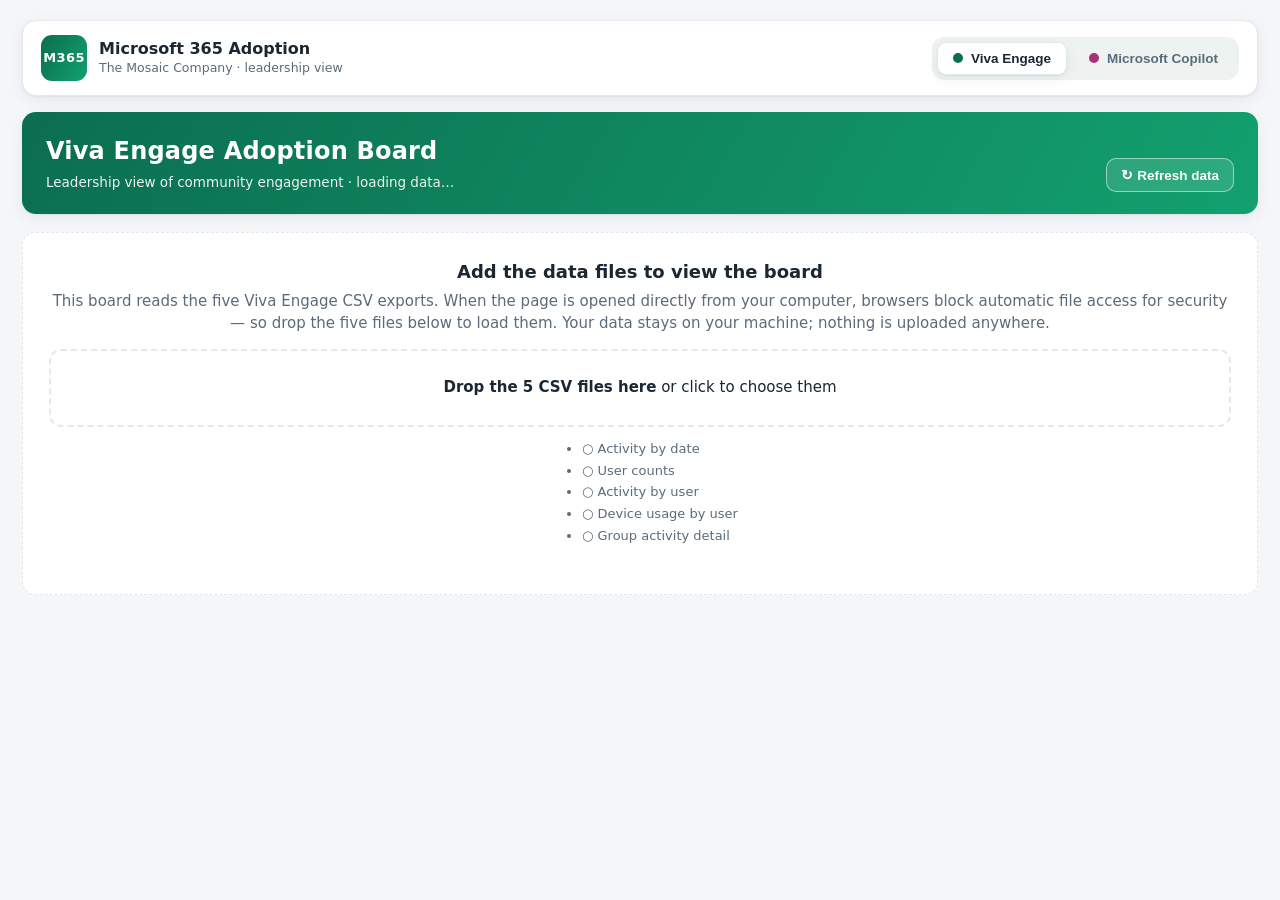
==== M365_Adoption_Dashboard.html @ 02446c2e "initial commit" ====
<!DOCTYPE html>
<html lang="en" dir="ltr">
<head>
<meta charset="utf-8">
<meta name="viewport" content="width=device-width, initial-scale=1">
<meta name="color-scheme" content="light dark">
<title>Microsoft 365 Adoption Board</title>
<link rel="stylesheet" href="assets/dashboard.css">
</head>
<body>
<div class="wrap">

  <!-- GLOBAL APP BAR + PRODUCT SWITCHER -->
  <div class="appbar">
    <div class="appbar-brand">
      <span class="appbar-mark" aria-hidden="true">M365</span>
      <div>
        <div class="appbar-title">Microsoft 365 Adoption</div>
        <div class="appbar-sub">The Mosaic Company &middot; leadership view</div>
      </div>
    </div>
    <div class="switcher" id="productSwitch" role="tablist" aria-label="Choose a Microsoft 365 app">
      <button role="tab" data-product="viva" aria-selected="true">
        <span class="sw-dot viva" aria-hidden="true"></span> Viva Engage
      </button>
      <button role="tab" data-product="copilot" aria-selected="false">
        <span class="sw-dot copilot" aria-hidden="true"></span> Microsoft Copilot
      </button>
    </div>
  </div>

  <!-- ================= VIVA ENGAGE ================= -->
  <div id="viva-app" class="product-pane">

    <header class="app">
      <div class="titles">
        <h1>Viva Engage Adoption Board</h1>
        <p id="subtitle">Leadership view of community engagement &middot; loading data&hellip;</p>
      </div>
      <div class="meta-pills" id="metaPills"></div>
      <button class="btn" id="reloadBtn" title="Re-read the CSV files from this folder">&#x21bb; Refresh data</button>
    </header>

    <!-- LOADING / FALLBACK -->
    <div id="status">
      <div class="loadbox" id="loadingBox">
        <div class="spinner"></div>
        <h2>Loading adoption data&hellip;</h2>
        <p class="muted">Reading the five Viva Engage reports from this folder.</p>
      </div>

      <div class="loadbox hidden" id="fallbackBox">
        <h2>Add the data files to view the board</h2>
        <p>This board reads the five Viva Engage CSV exports. When the page is opened directly from your
           computer, browsers block automatic file access for security — so drop the five files below to
           load them. Your data stays on your machine; nothing is uploaded anywhere.</p>
        <div class="drop" id="dropZone">
          <strong>Drop the 5 CSV files here</strong> or click to choose them
          <input type="file" id="fileInput" accept=".csv" multiple class="hidden">
        </div>
        <ul class="filechecklist" id="fileChecklist"></ul>
        <p class="err" id="fallbackErr"></p>
      </div>
    </div>

    <!-- DASHBOARD -->
    <div id="dash" class="hidden">
      <nav class="tabs" id="tabs" role="tablist">
        <button role="tab" data-tab="overview" aria-selected="true">Overview</button>
        <button role="tab" data-tab="trends" aria-selected="false">Trends</button>
        <button role="tab" data-tab="communities" aria-selected="false">Communities</button>
        <button role="tab" data-tab="contributors" aria-selected="false">People</button>
        <button role="tab" data-tab="devices" aria-selected="false">Devices</button>
      </nav>

      <section id="tab-overview" class="tabpanel">
        <div class="grid kpis" id="kpiRow"></div>

        <div class="grid two section">
          <div class="card chart-card">
            <p class="ctitle">Daily reads</p>
            <p class="cnote">Total posts read across all communities each day. Regular dips fall on weekends.</p>
            <div id="ovReads"></div>
          </div>
          <div class="card">
            <h3>Participation ladder</h3>
            <p class="lede" id="funnelLede">How many unique users read, react, and create over the reporting window.</p>
            <div class="funnel" id="funnel"></div>
          </div>
        </div>

        <div class="grid two section">
          <div class="card chart-card">
            <p class="ctitle">Top communities by reads</p>
            <p class="cnote">Most-read communities in the period.</p>
            <div id="ovTopGroups"></div>
          </div>
          <div class="card chart-card">
            <p class="ctitle">How people access Viva Engage</p>
            <p class="cnote">Share of active users by device type (users can appear in more than one).</p>
            <div id="ovDevices"></div>
            <div class="legend" id="ovDevLegend"></div>
          </div>
        </div>
      </section>

      <section id="tab-trends" class="tabpanel hidden">
        <div class="section">
          <h2>Activity trends</h2>
          <p class="lede">Daily totals (left) and the number of unique people taking each action (right). Weekend troughs are normal.</p>
        </div>
        <div class="grid three">
          <div class="card chart-card"><p class="ctitle">Reads &mdash; total</p><div id="trReadTot"></div></div>
          <div class="card chart-card"><p class="ctitle">Posts &mdash; total</p><div id="trPostTot"></div></div>
          <div class="card chart-card"><p class="ctitle">Likes &mdash; total</p><div id="trLikeTot"></div></div>
          <div class="card chart-card"><p class="ctitle">Active readers</p><p class="cnote">unique people reading</p><div id="trReadU"></div></div>
          <div class="card chart-card"><p class="ctitle">Active posters</p><p class="cnote">unique people posting</p><div id="trPostU"></div></div>
          <div class="card chart-card"><p class="ctitle">Active likers</p><p class="cnote">unique people reacting</p><div id="trLikeU"></div></div>
        </div>
      </section>

      <section id="tab-communities" class="tabpanel hidden">
        <div class="section"><h2>Communities</h2>
          <p class="lede">Every community with activity in the period. Sort any column; drag a column edge to resize; search by name or owner.</p></div>
        <div class="controls">
          <input type="search" id="grpSearch" placeholder="Search community or owner&hellip;">
          <select id="grpType"><option value="">All types</option><option value="public">Public</option><option value="private">Private</option></select>
          <label><input type="checkbox" id="grpActiveOnly"> Active only</label>
          <span class="rowcount" id="grpCount"></span>
        </div>
        <div class="tablewrap"><table id="grpTable"><thead></thead><tbody></tbody></table></div>
      </section>

      <section id="tab-contributors" class="tabpanel hidden">
        <div class="section"><h2>People</h2>
          <p class="lede">Engaged users ranked by activity. Click any column heading to sort; drag a column edge to resize; search to find anyone.</p></div>
        <div class="controls">
          <input type="search" id="usrSearch" placeholder="Search person&hellip;">
          <span class="rowcount" id="usrCount"></span>
        </div>
        <div class="tablewrap"><table id="usrTable"><thead></thead><tbody></tbody></table></div>
      </section>

      <section id="tab-devices" class="tabpanel hidden">
        <div class="section"><h2>Device usage</h2>
          <p class="lede">Platforms active users rely on. A single person may use several.</p></div>
        <div class="grid two">
          <div class="card chart-card"><p class="ctitle">Users by platform</p>
            <p class="cnote">Users are counted for each platform they accessed (e.g., Web, Teams, mobile apps). A single user can appear in multiple categories if they used more than one access method, so totals will exceed the number of unique users.</p>
            <div id="dvBars"></div></div>
          <div class="card chart-card"><p class="ctitle">Web vs. mobile access</p>
            <p class="cnote">Each user is counted once and categorized based on their activity across all devices. “Used mobile” includes anyone who accessed Viva Engage from a mobile or integrated app (e.g., Teams or mobile devices) at least once. “Web only” represents users who accessed Viva Engage exclusively through a browser</p>
            <div id="dvDonut"></div><div class="legend" id="dvDonutLegend"></div></div>
        </div>
      </section>
    </div>

    <footer class="app">
      <span id="footNote"></span>
    </footer>
  </div>

  <!-- ================= MICROSOFT COPILOT ================= -->
  <div id="cp-app" class="product-pane hidden">

    <header class="app cp">
      <div class="titles">
        <h1>Microsoft 365 Copilot Adoption Board</h1>
        <p id="cpSubtitle">Leadership view of Copilot adoption &middot; loading data&hellip;</p>
      </div>
      <div class="meta-pills" id="cpMetaPills"></div>
      <button class="btn" id="cpReloadBtn" title="Re-read the CSV files from this folder">&#x21bb; Refresh data</button>
    </header>

    <!-- LOADING / FALLBACK -->
    <div id="cpStatus">
      <div class="loadbox" id="cpLoadingBox">
        <div class="spinner"></div>
        <h2>Loading Copilot data&hellip;</h2>
        <p class="muted">Reading the three Microsoft 365 Copilot usage reports from this folder.</p>
      </div>

      <div class="loadbox hidden" id="cpFallbackBox">
        <h2>Add the data files to view the board</h2>
        <p>This board reads the three Microsoft 365 Copilot usage exports. When the page is opened directly
           from your computer, browsers block automatic file access for security — so drop the three files
           below to load them. Your data stays on your machine; nothing is uploaded anywhere.</p>
        <div class="drop" id="cpDropZone">
          <strong>Drop the 3 CSV files here</strong> or click to choose them
          <input type="file" id="cpFileInput" accept=".csv" multiple class="hidden">
        </div>
        <ul class="filechecklist" id="cpFileChecklist"></ul>
        <p class="err" id="cpFallbackErr"></p>
      </div>
    </div>

    <!-- DASHBOARD -->
    <div id="cpDash" class="hidden">
      <nav class="tabs" id="cpTabs" role="tablist">
        <button role="tab" data-tab="overview" aria-selected="true">Overview</button>
        <button role="tab" data-tab="trends" aria-selected="false">Trends</button>
        <button role="tab" data-tab="products" aria-selected="false">By product</button>
        <button role="tab" data-tab="people" aria-selected="false">People</button>
      </nav>

      <section id="cptab-overview" class="cp-tabpanel">
        <div class="grid kpis" id="cpKpiRow"></div>

        <div class="grid two section">
          <div class="card chart-card">
            <p class="ctitle">Daily active users</p>
            <p class="cnote">Unique people using any Copilot capability each day. Regular dips fall on weekends.</p>
            <div id="cpAllTrend"></div>
          </div>
          <div class="card chart-card">
            <p class="ctitle">Average daily active users by app</p>
            <p class="cnote">Mean daily active users per Copilot surface across the window (from the activity-trend export).</p>
            <div id="cpByApp"></div>
          </div>
        </div>
      </section>

      <section id="cptab-trends" class="cp-tabpanel hidden">
        <div class="section">
          <h2>Adoption trends</h2>
          <p class="lede">Daily active users for Copilot overall and per app. Only apps with recorded activity are shown. Weekend troughs are normal.</p>
        </div>
        <div class="grid three" id="cpTrendGrid"></div>
      </section>

      <section id="cptab-products" class="cp-tabpanel hidden">
        <div class="section"><h2>By product</h2>
          <p class="lede">Enabled vs. active users per Copilot surface, with adoption rate. Snapshot from the latest adoption-by-product export. Sort any column; drag a column edge to resize.</p></div>
        <div class="grid two section">
          <div class="card chart-card">
            <p class="ctitle">Adoption rate by product</p>
            <p class="cnote">Active users as a share of enabled users (snapshot).</p>
            <div id="cpAdoptBars"></div>
          </div>
          <div class="card">
            <div class="controls">
              <span class="rowcount" id="cpProdCount"></span>
            </div>
            <div class="tablewrap"><table id="cpProdTable"><thead></thead><tbody></tbody></table></div>
          </div>
        </div>
      </section>

      <section id="cptab-people" class="cp-tabpanel hidden">
        <div class="section"><h2>People</h2>
          <p class="lede">Per-person last-activity dates from the per-user export. Click any column heading to sort; drag a column edge to resize; search to find anyone.</p></div>
        <div class="grid two section">
          <div class="card chart-card">
            <p class="ctitle">Reach by app</p>
            <p class="cnote">People with any recorded Copilot activity per app.</p>
            <div id="cpReachBars"></div>
            <p class="cnote" id="cpReachNote"></p>
          </div>
          <div class="card">
            <div class="controls">
              <input type="search" id="cpUsrSearch" placeholder="Search person&hellip;">
              <span class="rowcount" id="cpUsrCount"></span>
            </div>
            <div class="tablewrap"><table id="cpUsrTable"><thead></thead><tbody></tbody></table></div>
          </div>
        </div>
      </section>
    </div>

    <footer class="app">
      <span id="cpFootNote"></span>
    </footer>
  </div>

</div>

<script src="assets/dashboard.js"></script>
<script src="assets/copilot.js"></script>
<script src="assets/app.js"></script>
</body>
</html>
---- assets/dashboard.css ----
:root{
  --bg:#f4f6f8; --panel:#ffffff; --ink:#1b2733; --muted:#5b6b7b; --line:#e3e8ee;
  --brand:#0b6e4f; --brand2:#13a06f; --accent:#2a6fb0; --accent2:#5aa9e6;
  --warn:#c2410c; --gold:#b8860b; --chip:#eef3f1;
  --c1:#0b6e4f; --c2:#2a6fb0; --c3:#b8860b; --c4:#7a5bd0; --c5:#c2410c; --c6:#0e8a9c;
  --c7:#a83279; --c8:#3f6f3a;
  --shadow:0 1px 2px rgba(16,33,48,.06),0 4px 16px rgba(16,33,48,.06);
  --radius:14px;
}
@media (prefers-color-scheme: dark){
  :root{
    --bg:#0f1722; --panel:#16212e; --ink:#e7eef5; --muted:#9fb0c0; --line:#243343;
    --chip:#1c2a38; --shadow:0 1px 2px rgba(0,0,0,.3),0 6px 18px rgba(0,0,0,.35);
  }
}
*{box-sizing:border-box}
html,body{margin:0;padding:0}
body{
  background:var(--bg); color:var(--ink);
  font-family:"Segoe UI",system-ui,-apple-system,Roboto,Helvetica,Arial,sans-serif;
  font-size:15px; line-height:1.45; -webkit-font-smoothing:antialiased;
}
a{color:var(--accent)}
.wrap{max-width:1280px; margin:0 auto; padding:20px 22px 60px}
header.app{
  display:flex; flex-wrap:wrap; align-items:flex-end; gap:16px;
  padding:22px 24px; background:linear-gradient(120deg,var(--brand),var(--brand2));
  color:#fff; border-radius:var(--radius); box-shadow:var(--shadow);
}
header.app .titles{flex:1 1 320px}
header.app h1{margin:0; font-size:24px; letter-spacing:.2px}
header.app p{margin:4px 0 0; opacity:.92; font-size:13.5px}
.meta-pills{display:flex; flex-wrap:wrap; gap:8px; align-items:center}
.pill{background:rgba(255,255,255,.16); color:#fff; border:1px solid rgba(255,255,255,.28);
  padding:5px 11px; border-radius:999px; font-size:12.5px; white-space:nowrap}
.btn{
  cursor:pointer; border:1px solid rgba(255,255,255,.5); background:rgba(255,255,255,.12);
  color:#fff; padding:8px 14px; border-radius:10px; font-size:13.5px; font-weight:600;
}
.btn:hover{background:rgba(255,255,255,.22)}
.btn.ghost{background:var(--panel); color:var(--ink); border:1px solid var(--line)}
.btn.ghost:hover{border-color:var(--brand)}

nav.tabs{display:flex; gap:6px; flex-wrap:wrap; margin:18px 0 14px}
nav.tabs button{
  cursor:pointer; border:1px solid var(--line); background:var(--panel); color:var(--muted);
  padding:9px 16px; border-radius:10px; font-size:14px; font-weight:600;
}
nav.tabs button[aria-selected="true"]{
  background:var(--brand); color:#fff; border-color:var(--brand);
}
nav.tabs button:hover:not([aria-selected="true"]){border-color:var(--brand); color:var(--ink)}

.grid{display:grid; gap:16px}
.kpis{grid-template-columns:repeat(auto-fit,minmax(180px,1fr))}
.card{background:var(--panel); border:1px solid var(--line); border-radius:var(--radius);
  box-shadow:var(--shadow); padding:18px 18px 16px}
.card h3{margin:0 0 2px; font-size:13px; text-transform:uppercase; letter-spacing:.6px; color:var(--muted)}
.kpi .num{font-size:30px; font-weight:700; line-height:1.1; margin:6px 0 2px}
.kpi .sub{font-size:12.5px; color:var(--muted)}
.kpi .bar{height:6px; border-radius:4px; background:var(--chip); margin-top:10px; overflow:hidden}
.kpi .bar > span{display:block; height:100%; background:linear-gradient(90deg,var(--brand),var(--brand2))}

.section{margin-top:18px}
.section h2{font-size:17px; margin:0 0 4px}
.section .lede{color:var(--muted); font-size:13.5px; margin:0 0 12px}

.two{grid-template-columns:1fr 1fr}
.three{grid-template-columns:repeat(3,1fr)}
@media(max-width:880px){ .two,.three{grid-template-columns:1fr} }

.chart-card{padding:16px 14px 10px}
.chart-card .ctitle{font-size:14px; font-weight:700; margin:0 2px 2px}
.chart-card .cnote{font-size:12px; color:var(--muted); margin:0 2px 8px}
svg{display:block; width:100%; height:auto; overflow:visible}
.legend{display:flex; flex-wrap:wrap; gap:12px; margin:8px 4px 2px; font-size:12.5px; color:var(--muted)}
.legend span{display:inline-flex; align-items:center; gap:6px}
.swatch{width:11px; height:11px; border-radius:3px; display:inline-block}

table{width:100%; border-collapse:collapse; font-size:13.5px}
th,td{padding:9px 10px; text-align:left; border-bottom:1px solid var(--line); white-space:nowrap}
th{position:sticky; top:0; background:var(--panel); cursor:pointer; user-select:none; font-size:12px;
  text-transform:uppercase; letter-spacing:.4px; color:var(--muted)}
th.sortable::after{content:"\2195"; opacity:.35; margin-inline-start:6px; font-size:11px}
th[aria-sort="ascending"]::after{content:"\2191"; opacity:.9}
th[aria-sort="descending"]::after{content:"\2193"; opacity:.9}
td.num,th.num{text-align:right; font-variant-numeric:tabular-nums}
tbody tr:hover{background:var(--chip)}
.tablewrap{max-height:560px; overflow:auto; border:1px solid var(--line); border-radius:12px}
.tag{display:inline-block; padding:2px 8px; border-radius:999px; font-size:11.5px; font-weight:600}
.tag.public{background:#e6f4ee; color:#0b6e4f}
.tag.private{background:#eef0fb; color:#4a3fb0}
@media (prefers-color-scheme: dark){
  .tag.public{background:#103a2b; color:#7fe3bf}
  .tag.private{background:#241f4a; color:#bdb4ff}
}
.controls{display:flex; flex-wrap:wrap; gap:10px; align-items:center; margin-bottom:10px}
.controls input[type="search"],.controls select{
  padding:8px 11px; border:1px solid var(--line); border-radius:10px; background:var(--panel);
  color:var(--ink); font-size:13.5px; min-width:180px;
}
.controls label{font-size:13px; color:var(--muted); display:inline-flex; align-items:center; gap:6px}
.muted{color:var(--muted)}
.rowcount{font-size:12.5px; color:var(--muted)}

/* resizable columns */
table.resizable{table-layout:fixed; width:100%}
table.resizable th{position:sticky; top:0; overflow:hidden}
table.resizable th .thlabel{display:inline-block; max-width:calc(100% - 22px); overflow:hidden;
  text-overflow:ellipsis; white-space:nowrap; vertical-align:bottom}
table.resizable td{overflow:hidden; text-overflow:ellipsis}
.col-resizer{position:absolute; top:0; inset-inline-end:0; width:9px; height:100%; cursor:col-resize;
  touch-action:none; user-select:none; z-index:2}
.col-resizer::before{content:""; position:absolute; top:6px; bottom:6px; inset-inline-end:4px;
  width:1px; background:var(--line)}
.col-resizer:hover::before,.col-resizer.active::before{background:var(--brand); width:2px}
table.resizing,table.resizing *{cursor:col-resize !important; user-select:none !important}

/* funnel */
.funnel{display:flex; flex-direction:column; gap:8px; margin-top:6px}
.funnel .step{display:flex; align-items:center; gap:10px}
.funnel .lbl{width:120px; font-size:13px; color:var(--ink)}
.funnel .track{flex:1; background:var(--chip); border-radius:8px; height:30px; position:relative; overflow:hidden}
.funnel .fill{height:100%; border-radius:8px; display:flex; align-items:center; justify-content:flex-end;
  padding-inline-end:10px; color:#fff; font-size:12.5px; font-weight:700; white-space:nowrap}
.funnel .pct{width:64px; text-align:end; font-size:12.5px; color:var(--muted); font-variant-numeric:tabular-nums}

/* chart hover tooltip + crosshair */
.chartbox{position:relative}
.crosshair{position:absolute; top:0; bottom:0; width:1px; background:var(--brand); opacity:.55;
  pointer-events:none; display:none; z-index:3}
.hoverdot{position:absolute; width:9px; height:9px; border-radius:50%; background:var(--panel);
  border:2px solid var(--brand); transform:translate(-50%,-50%); pointer-events:none; display:none; z-index:4}
#tip{position:fixed; z-index:9999; pointer-events:none; display:none; max-width:260px;
  background:var(--panel); color:var(--ink); border:1px solid var(--line); border-radius:10px;
  box-shadow:var(--shadow); padding:8px 11px; font-size:12.5px; line-height:1.4}
#tip .tt-title{font-weight:700; margin-bottom:3px; font-size:12.5px}
#tip .tt-row{display:flex; align-items:center; gap:7px; white-space:nowrap}
#tip .tt-row .sw{width:9px; height:9px; border-radius:3px; display:inline-block; flex:none}
#tip .tt-row .tt-val{margin-inline-start:auto; font-variant-numeric:tabular-nums; font-weight:600}

/* loader / fallback */
#status{margin-top:18px}
.loadbox{background:var(--panel); border:1px dashed var(--line); border-radius:var(--radius); padding:26px; text-align:center}
.loadbox h2{margin:0 0 6px; font-size:18px}
.loadbox p{color:var(--muted); margin:6px 0}
.drop{margin-top:14px; border:2px dashed var(--line); border-radius:12px; padding:26px; cursor:pointer}
.drop.drag{border-color:var(--brand); background:var(--chip)}
.spinner{width:26px;height:26px;border:3px solid var(--line); border-top-color:var(--brand);
  border-radius:50%; animation:spin .8s linear infinite; margin:0 auto 10px}
@keyframes spin{to{transform:rotate(360deg)}}
.hidden{display:none !important}
.err{color:var(--warn); font-size:13px}
footer.app{margin-top:26px; text-align:center; color:var(--muted); font-size:12px}
.filechecklist{display:inline-block; text-align:left; margin-top:10px; font-size:13px}
.filechecklist li{margin:3px 0}
.ok{color:var(--brand2)} .pending{color:var(--muted)} .bad{color:var(--warn)}

/* ===================== combined-app additions ===================== */

/* global app bar + product switcher */
.appbar{
  display:flex; flex-wrap:wrap; align-items:center; justify-content:space-between; gap:16px;
  padding:14px 18px; margin-bottom:16px;
  background:var(--panel); border:1px solid var(--line); border-radius:var(--radius);
  box-shadow:var(--shadow);
}
.appbar-brand{display:flex; align-items:center; gap:12px}
.appbar-mark{
  display:inline-flex; align-items:center; justify-content:center;
  width:46px; height:46px; border-radius:11px; flex:none;
  background:linear-gradient(120deg,var(--brand),var(--brand2));
  color:#fff; font-weight:700; font-size:13px; letter-spacing:.4px;
}
.appbar-title{font-size:16px; font-weight:700; line-height:1.2}
.appbar-sub{font-size:12.5px; color:var(--muted)}
.switcher{display:inline-flex; gap:6px; background:var(--chip); padding:5px; border-radius:12px}
.switcher button{
  cursor:pointer; border:1px solid transparent; background:transparent; color:var(--muted);
  padding:8px 15px; border-radius:9px; font-size:13.5px; font-weight:600;
  display:inline-flex; align-items:center; gap:8px;
}
.switcher button:hover:not([aria-selected="true"]){color:var(--ink)}
.switcher button[aria-selected="true"]{
  background:var(--panel); color:var(--ink); border-color:var(--line); box-shadow:var(--shadow);
}
.sw-dot{width:10px; height:10px; border-radius:50%; display:inline-block; flex:none}
.sw-dot.viva{background:var(--brand)}
.sw-dot.copilot{background:var(--c7)}

.product-pane{display:block}
.product-pane.hidden{display:none !important}

/* Copilot pane uses an indigo/magenta accent so the two products read apart */
#cp-app{
  --brand:#7a3a8f; --brand2:#a83279;
}
header.app.cp{background:linear-gradient(120deg,#7a3a8f,#a83279)}

/* product color dot (Copilot products table) */
.dot{width:10px; height:10px; border-radius:50%; display:inline-block; margin-inline-end:8px; vertical-align:baseline}

/* inline adoption bar inside a table cell */
.minibar{display:inline-block; width:84px; height:7px; border-radius:4px; background:var(--chip);
  overflow:hidden; vertical-align:middle; margin-inline-end:8px}
.minibar > span{display:block; height:100%; border-radius:4px}
.mbv{font-variant-numeric:tabular-nums; font-size:12.5px; color:var(--muted)}

/* Copilot floating tooltip (mirrors #tip) */
#cptip{position:fixed; z-index:9999; pointer-events:none; display:none; max-width:260px;
  background:var(--panel); color:var(--ink); border:1px solid var(--line); border-radius:10px;
  box-shadow:var(--shadow); padding:8px 11px; font-size:12.5px; line-height:1.4}
#cptip .tt-title{font-weight:700; margin-bottom:3px; font-size:12.5px}
#cptip .tt-row{display:flex; align-items:center; gap:7px; white-space:nowrap}
#cptip .tt-row .sw{width:9px; height:9px; border-radius:3px; display:inline-block; flex:none}
#cptip .tt-row .tt-val{margin-inline-start:auto; font-variant-numeric:tabular-nums; font-weight:600}
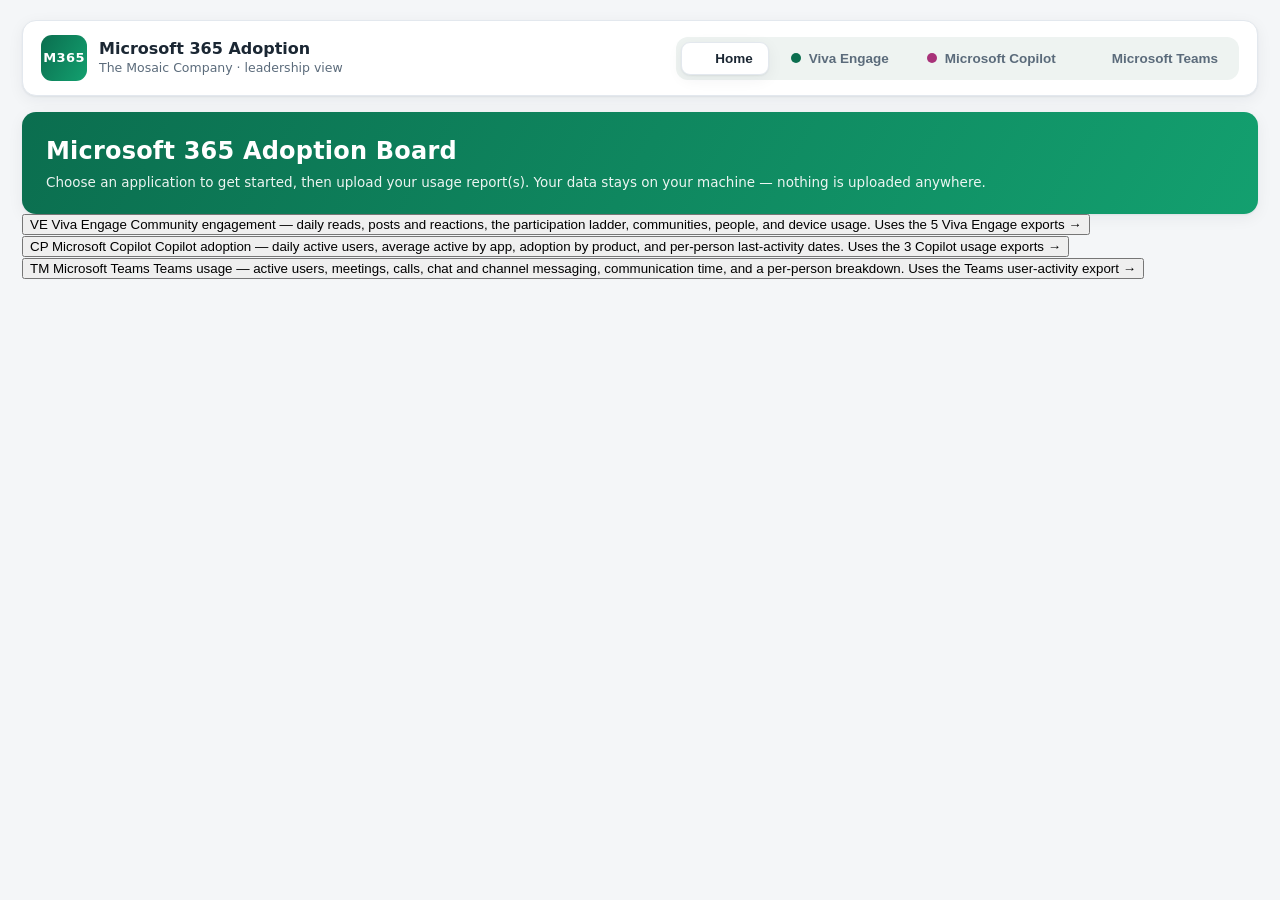
==== commit 2aaa7b20: "Added Teams and Copilot reporting" ====
--- a/M365_Adoption_Dashboard.html
+++ b/M365_Adoption_Dashboard.html
@@ -12,7 +12,7 @@
 
   <!-- GLOBAL APP BAR + PRODUCT SWITCHER -->
   <div class="appbar">
-    <div class="appbar-brand">
+    <div class="appbar-brand" id="homeLink" title="Back to app chooser">
       <span class="appbar-mark" aria-hidden="true">M365</span>
       <div>
         <div class="appbar-title">Microsoft 365 Adoption</div>
@@ -20,17 +20,56 @@
       </div>
     </div>
     <div class="switcher" id="productSwitch" role="tablist" aria-label="Choose a Microsoft 365 app">
-      <button role="tab" data-product="viva" aria-selected="true">
+      <button role="tab" data-product="home" aria-selected="true">
+        <span class="sw-dot home" aria-hidden="true"></span> Home
+      </button>
+      <button role="tab" data-product="viva" aria-selected="false">
         <span class="sw-dot viva" aria-hidden="true"></span> Viva Engage
       </button>
       <button role="tab" data-product="copilot" aria-selected="false">
         <span class="sw-dot copilot" aria-hidden="true"></span> Microsoft Copilot
       </button>
+      <button role="tab" data-product="teams" aria-selected="false">
+        <span class="sw-dot teams" aria-hidden="true"></span> Microsoft Teams
+      </button>
     </div>
   </div>
 
+  <!-- ================= HOME / APP CHOOSER ================= -->
+  <div id="home-app" class="product-pane">
+    <header class="app home">
+      <div class="titles">
+        <h1>Microsoft 365 Adoption Board</h1>
+        <p>Choose an application to get started, then upload your usage report(s). Your data stays on your machine &mdash; nothing is uploaded anywhere.</p>
+      </div>
+    </header>
+
+    <div class="chooser">
+      <div class="choice-grid" id="appChooser">
+        <button class="choice" data-product="viva">
+          <span class="choice-mark viva" aria-hidden="true">VE</span>
+          <span class="choice-title">Viva Engage</span>
+          <span class="choice-desc">Community engagement &mdash; daily reads, posts and reactions, the participation ladder, communities, people, and device usage.</span>
+          <span class="choice-cta">Uses the 5 Viva Engage exports &rarr;</span>
+        </button>
+        <button class="choice" data-product="copilot">
+          <span class="choice-mark copilot" aria-hidden="true">CP</span>
+          <span class="choice-title">Microsoft Copilot</span>
+          <span class="choice-desc">Copilot adoption &mdash; daily active users, average active by app, adoption by product, and per-person last-activity dates.</span>
+          <span class="choice-cta">Uses the 3 Copilot usage exports &rarr;</span>
+        </button>
+        <button class="choice" data-product="teams">
+          <span class="choice-mark teams" aria-hidden="true">TM</span>
+          <span class="choice-title">Microsoft Teams</span>
+          <span class="choice-desc">Teams usage &mdash; active users, meetings, calls, chat and channel messaging, communication time, and a per-person breakdown.</span>
+          <span class="choice-cta">Uses the Teams user-activity export &rarr;</span>
+        </button>
+      </div>
+    </div>
+  </div>
+
   <!-- ================= VIVA ENGAGE ================= -->
-  <div id="viva-app" class="product-pane">
+  <div id="viva-app" class="product-pane hidden">
 
     <header class="app">
       <div class="titles">
@@ -182,11 +221,14 @@
 
       <div class="loadbox hidden" id="cpFallbackBox">
         <h2>Add the data files to view the board</h2>
-        <p>This board reads the three Microsoft 365 Copilot usage exports. When the page is opened directly
-           from your computer, browsers block automatic file access for security — so drop the three files
-           below to load them. Your data stays on your machine; nothing is uploaded anywhere.</p>
+        <p>This board reads three required Microsoft 365 Copilot usage exports, plus up to five optional
+           reports (Agents and Copilot Chat) that unlock the extra tabs — eight files in all. When the page
+           is opened directly from your computer, browsers block automatic file access for security, so drop
+           the files below to load them. Drop all of them at once; the optional ones can be added anytime.
+           Your data stays on your machine; nothing is uploaded anywhere.</p>
         <div class="drop" id="cpDropZone">
-          <strong>Drop the 3 CSV files here</strong> or click to choose them
+          <strong>Drop your CSV files here</strong> or click to choose them
+          <span class="cnote">3 required &middot; 5 optional</span>
           <input type="file" id="cpFileInput" accept=".csv" multiple class="hidden">
         </div>
         <ul class="filechecklist" id="cpFileChecklist"></ul>
@@ -201,6 +243,8 @@
         <button role="tab" data-tab="trends" aria-selected="false">Trends</button>
         <button role="tab" data-tab="products" aria-selected="false">By product</button>
         <button role="tab" data-tab="people" aria-selected="false">People</button>
+        <button role="tab" data-tab="agents" aria-selected="false">Agents</button>
+        <button role="tab" data-tab="chat" aria-selected="false">Copilot Chat</button>
       </nav>
 
       <section id="cptab-overview" class="cp-tabpanel">
@@ -249,13 +293,16 @@
       <section id="cptab-people" class="cp-tabpanel hidden">
         <div class="section"><h2>People</h2>
           <p class="lede">Per-person last-activity dates from the per-user export. Click any column heading to sort; drag a column edge to resize; search to find anyone.</p></div>
-        <div class="grid two section">
+        <div class="grid kpis section hidden" id="cpPeopleKpis"></div>
+        <div class="section">
           <div class="card chart-card">
             <p class="ctitle">Reach by app</p>
             <p class="cnote">People with any recorded Copilot activity per app.</p>
             <div id="cpReachBars"></div>
             <p class="cnote" id="cpReachNote"></p>
           </div>
+        </div>
+        <div class="section">
           <div class="card">
             <div class="controls">
               <input type="search" id="cpUsrSearch" placeholder="Search person&hellip;">
@@ -265,6 +312,126 @@
           </div>
         </div>
       </section>
+
+      <section id="cptab-agents" class="cp-tabpanel hidden">
+        <div class="section"><h2>Agents</h2>
+          <p class="lede">Declarative agent usage over the last 30 days, plus the full inventory of agents (declarative and non-declarative). Drop the matching exports below; each table sorts on any column and resizes by dragging a column edge.</p></div>
+
+        <div class="section">
+          <div class="card">
+            <div class="loadbox" id="cpxAgentsLoad">
+              <div class="drop" id="cpxAgentsZone">
+                <p><strong>Drop agent exports here</strong> or <span class="filelabel">click to browse</span><input type="file" id="cpxAgentsInput" accept=".csv" multiple hidden></p>
+                <p class="cnote">Expected: <code>DeclarativeAgents_Agents&hellip;.csv</code> (30-day usage) and <code>Agents&hellip;.csv</code> (full inventory).</p>
+              </div>
+              <ul class="filechecklist" id="cpxAgentsCheck"></ul>
+            </div>
+          </div>
+        </div>
+
+        <div id="cpxDeclWrap" class="hidden">
+          <div class="section"><h2>Declarative agents &middot; 30-day usage</h2></div>
+          <div class="grid kpis section" id="cpxDeclKpis"></div>
+          <div class="section">
+            <div class="card chart-card">
+              <p class="ctitle">Top declarative agents by active users</p>
+              <p class="cnote">Active users recorded over the 30-day window.</p>
+              <div id="cpxDeclBars"></div>
+            </div>
+          </div>
+          <div class="section">
+            <div class="card">
+              <div class="controls">
+                <input type="search" id="cpxDeclSearch" placeholder="Search agent&hellip;">
+                <span class="rowcount" id="cpxDeclCount"></span>
+              </div>
+              <div class="tablewrap"><table id="cpxDeclTable"><thead></thead><tbody></tbody></table></div>
+            </div>
+          </div>
+        </div>
+
+        <div id="cpxAllWrap" class="hidden">
+          <div class="section"><h2>All agents &middot; inventory</h2></div>
+          <div class="grid kpis section" id="cpxAllKpis"></div>
+          <div class="grid two section">
+            <div class="card chart-card">
+              <p class="ctitle">Agents by platform</p>
+              <p class="cnote">Distribution across host platforms.</p>
+              <div id="cpxPlatBars"></div>
+            </div>
+            <div class="card chart-card">
+              <p class="ctitle">Agents by status</p>
+              <p class="cnote">Publication / lifecycle state.</p>
+              <div id="cpxStatusBars"></div>
+            </div>
+          </div>
+          <div class="section">
+            <div class="card">
+              <div class="controls">
+                <input type="search" id="cpxAllSearch" placeholder="Search agent&hellip;">
+                <span class="rowcount" id="cpxAllCount"></span>
+              </div>
+              <div class="tablewrap"><table id="cpxAllTable"><thead></thead><tbody></tbody></table></div>
+            </div>
+          </div>
+        </div>
+      </section>
+
+      <section id="cptab-chat" class="cp-tabpanel hidden">
+        <div class="section"><h2>Microsoft 365 Copilot Chat</h2>
+          <p class="lede">Chat adoption and prompt volume by app over the selected period, plus per-person end-user usage details. Drop the matching exports below; tables sort on any column and resize by dragging a column edge.</p></div>
+
+        <div class="section">
+          <div class="card">
+            <div class="loadbox" id="cpxChatLoad">
+              <div class="drop" id="cpxChatZone">
+                <p><strong>Drop Copilot Chat exports here</strong> or <span class="filelabel">click to browse</span><input type="file" id="cpxChatInput" accept=".csv" multiple hidden></p>
+                <p class="cnote">Expected: <code>&hellip;AdoptionByPeriod&hellip;.csv</code>, <code>&hellip;PromptsSubmittedByPeriod&hellip;.csv</code>, and <code>&hellip;ActivityUserDetail&hellip;.csv</code>.</p>
+              </div>
+              <ul class="filechecklist" id="cpxChatCheck"></ul>
+            </div>
+          </div>
+        </div>
+
+        <div id="cpxChatTopWrap" class="hidden">
+          <div class="grid kpis section" id="cpxChatKpis"></div>
+          <div class="grid two section">
+            <div class="card chart-card">
+              <p class="ctitle">Adoption by app</p>
+              <p class="cnote">Active users per app over the period.</p>
+              <div id="cpxAdoptBars"></div>
+              <p class="cnote" id="cpxAdoptNote"></p>
+            </div>
+            <div class="card chart-card">
+              <p class="ctitle">Prompts submitted by app</p>
+              <p class="cnote">Total prompts per app over the period.</p>
+              <div id="cpxPromptBars"></div>
+              <p class="cnote" id="cpxPromptNote"></p>
+            </div>
+          </div>
+        </div>
+
+        <div id="cpxChatUsersWrap" class="hidden">
+          <div class="section"><h2>End-user usage details</h2></div>
+          <div class="grid kpis section" id="cpxChatKpis2"></div>
+          <div class="section">
+            <div class="card chart-card">
+              <p class="ctitle">Reach by app</p>
+              <p class="cnote">People with any recorded Copilot Chat activity per app.</p>
+              <div id="cpxChatReach"></div>
+            </div>
+          </div>
+          <div class="section">
+            <div class="card">
+              <div class="controls">
+                <input type="search" id="cpxChatUsrSearch" placeholder="Search person&hellip;">
+                <span class="rowcount" id="cpxChatUsrCount"></span>
+              </div>
+              <div class="tablewrap"><table id="cpxChatUsrTable"><thead></thead><tbody></tbody></table></div>
+            </div>
+          </div>
+        </div>
+      </section>
     </div>
 
     <footer class="app">
@@ -272,10 +439,132 @@
     </footer>
   </div>
 
+  <!-- ================= MICROSOFT TEAMS ================= -->
+  <div id="tm-app" class="product-pane hidden">
+
+    <header class="app tm">
+      <div class="titles">
+        <h1>Microsoft Teams Adoption Board</h1>
+        <p id="tmSubtitle">Leadership view of Teams usage &middot; loading data&hellip;</p>
+      </div>
+      <div class="meta-pills" id="tmMetaPills"></div>
+      <button class="btn" id="tmReloadBtn" title="Re-read the CSV file from this folder">&#x21bb; Refresh data</button>
+    </header>
+
+    <!-- LOADING / FALLBACK -->
+    <div id="tmStatus">
+      <div class="loadbox" id="tmLoadingBox">
+        <div class="spinner"></div>
+        <h2>Loading Teams data&hellip;</h2>
+        <p class="muted">Reading the Teams user-activity report from this folder.</p>
+      </div>
+
+      <div class="loadbox hidden" id="tmFallbackBox">
+        <h2>Add the data file to view the board</h2>
+        <p>This board reads the Microsoft Teams user-activity export
+           (Teams_UserActivityUserDetail). When the page is opened directly from your computer, browsers
+           block automatic file access for security — so drop the file below to load it. Your data stays
+           on your machine; nothing is uploaded anywhere.</p>
+        <div class="drop" id="tmDropZone">
+          <strong>Drop the Teams CSV here</strong> or click to choose it
+          <input type="file" id="tmFileInput" accept=".csv" multiple class="hidden">
+        </div>
+        <ul class="filechecklist" id="tmFileChecklist"></ul>
+        <p class="err" id="tmFallbackErr"></p>
+      </div>
+    </div>
+
+    <!-- DASHBOARD -->
+    <div id="tmDash" class="hidden">
+      <nav class="tabs" id="tmTabs" role="tablist">
+        <button role="tab" data-tab="overview" aria-selected="true">Overview</button>
+        <button role="tab" data-tab="meetings" aria-selected="false">Meetings</button>
+        <button role="tab" data-tab="messaging" aria-selected="false">Messaging</button>
+        <button role="tab" data-tab="people" aria-selected="false">People</button>
+      </nav>
+
+      <section id="tmtab-overview" class="tm-tabpanel">
+        <div class="grid kpis" id="tmKpiRow"></div>
+
+        <div class="grid two section">
+          <div class="card chart-card">
+            <p class="ctitle">Activity mix</p>
+            <p class="cnote">Total Teams actions across all users in the window. Each bar is a different action type, so totals are not additive across users.</p>
+            <div id="tmActivityMix"></div>
+          </div>
+          <div class="card chart-card">
+            <p class="ctitle">Top people by meetings</p>
+            <p class="cnote">Users with the most meetings (organized or attended) in the window.</p>
+            <div id="tmTopMeet"></div>
+          </div>
+        </div>
+      </section>
+
+      <section id="tmtab-meetings" class="tm-tabpanel hidden">
+        <div class="section"><h2>Meetings &amp; calls</h2>
+          <p class="lede">How meetings break down across the organization, and the time spent in real-time communication.</p></div>
+        <div class="grid two section">
+          <div class="card chart-card"><p class="ctitle">Organized vs. attended</p>
+            <p class="cnote">Total meetings organized and attended across all users.</p>
+            <div id="tmOrgAtt"></div></div>
+          <div class="card chart-card"><p class="ctitle">Meetings by type</p>
+            <p class="cnote">Meetings attended, split by ad-hoc, scheduled one-time, and scheduled recurring.</p>
+            <div id="tmMeetType"></div></div>
+        </div>
+        <div class="grid two section">
+          <div class="card chart-card"><p class="ctitle">Communication time</p>
+            <p class="cnote">Total hours of audio, video, and screen sharing across all users.</p>
+            <div id="tmDurations"></div></div>
+          <div class="card chart-card"><p class="ctitle">Top meeting organizers</p>
+            <p class="cnote">Users who organized the most meetings.</p>
+            <div id="tmTopOrg"></div></div>
+        </div>
+      </section>
+
+      <section id="tmtab-messaging" class="tm-tabpanel hidden">
+        <div class="section"><h2>Messaging</h2>
+          <p class="lede">Chat and channel messaging activity across the organization.</p></div>
+        <div class="grid two section">
+          <div class="card chart-card"><p class="ctitle">Chat messages by type</p>
+            <p class="cnote">Team (group) chat vs. private 1:1 chat messages.</p>
+            <div id="tmChatDonut"></div><div class="legend" id="tmChatLegend"></div></div>
+          <div class="card chart-card"><p class="ctitle">Channel activity</p>
+            <p class="cnote">Channel posts, replies, and urgent messages.</p>
+            <div id="tmChannelBars"></div></div>
+        </div>
+        <div class="grid two section">
+          <div class="card chart-card"><p class="ctitle">Top people by messages</p>
+            <p class="cnote">Users sending the most chat messages (team + private).</p>
+            <div id="tmTopMsg"></div></div>
+          <div class="card chart-card"><p class="ctitle">Top callers</p>
+            <p class="cnote">Users with the most calls.</p>
+            <div id="tmTopCall"></div></div>
+        </div>
+      </section>
+
+      <section id="tmtab-people" class="tm-tabpanel hidden">
+        <div class="section"><h2>People</h2>
+          <p class="lede">Per-person Teams activity. Click any column heading to sort; drag a column edge to resize; search to find anyone.</p></div>
+        <div class="controls">
+          <input type="search" id="tmUsrSearch" placeholder="Search person&hellip;">
+          <label><input type="checkbox" id="tmActiveOnly"> Active only</label>
+          <span class="rowcount" id="tmUsrCount"></span>
+        </div>
+        <div class="tablewrap"><table id="tmUsrTable"><thead></thead><tbody></tbody></table></div>
+      </section>
+    </div>
+
+    <footer class="app">
+      <span id="tmFootNote"></span>
+    </footer>
+  </div>
+
 </div>
 
 <script src="assets/dashboard.js"></script>
 <script src="assets/copilot.js"></script>
+<script src="assets/copilot-extras.js"></script>
+<script src="assets/teams.js"></script>
 <script src="assets/app.js"></script>
 </body>
 </html>
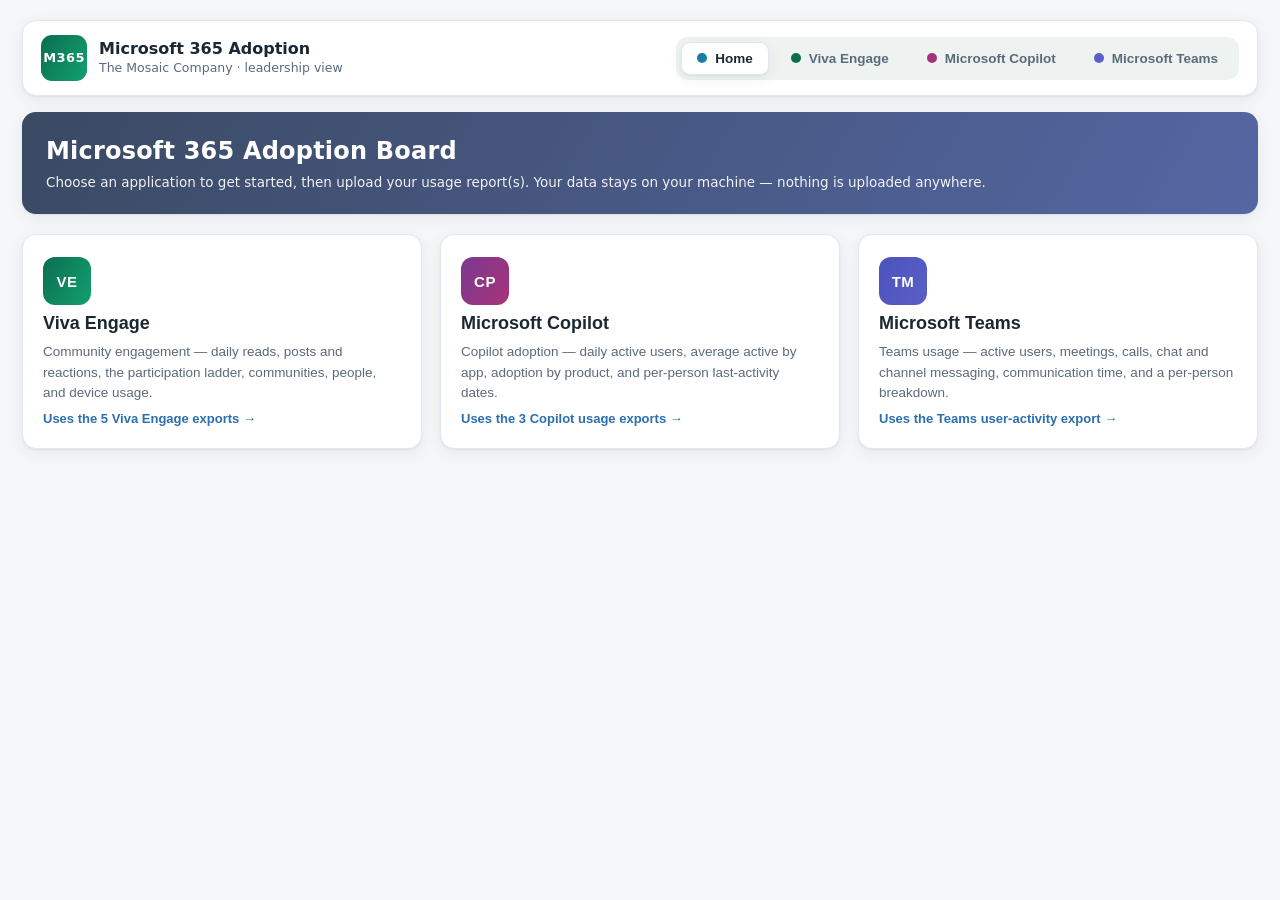
==== commit aab0f5b6: "created drop down menu for data" ====
--- a/M365_Adoption_Dashboard.html
+++ b/M365_Adoption_Dashboard.html
@@ -77,7 +77,14 @@
         <p id="subtitle">Leadership view of community engagement &middot; loading data&hellip;</p>
       </div>
       <div class="meta-pills" id="metaPills"></div>
-      <button class="btn" id="reloadBtn" title="Re-read the CSV files from this folder">&#x21bb; Refresh data</button>
+      <div class="refresh-dropdown-container">
+        <button class="btn" id="reloadBtn" title="Options to refresh, upload, or clear data">&#x21bb; Refresh data</button>
+        <div class="refresh-dropdown" id="reloadDropdown">
+          <button id="vivaRefreshFolder">&#x21bb; Refresh from folder</button>
+          <button id="vivaUploadReplace">&#x21ea; Upload / Replace files</button>
+          <button id="vivaClearData" class="danger">&#x1f5d1; Clear all data</button>
+        </div>
+      </div>
     </header>
 
     <!-- LOADING / FALLBACK -->
@@ -99,6 +106,9 @@
         </div>
         <ul class="filechecklist" id="fileChecklist"></ul>
         <p class="err" id="fallbackErr"></p>
+        <div style="margin-top: 16px;">
+          <button class="btn ghost hidden" id="vivaBackBtn">&larr; Back to dashboard</button>
+        </div>
       </div>
     </div>
 
@@ -208,7 +218,14 @@
         <p id="cpSubtitle">Leadership view of Copilot adoption &middot; loading data&hellip;</p>
       </div>
       <div class="meta-pills" id="cpMetaPills"></div>
-      <button class="btn" id="cpReloadBtn" title="Re-read the CSV files from this folder">&#x21bb; Refresh data</button>
+      <div class="refresh-dropdown-container">
+        <button class="btn" id="cpReloadBtn" title="Options to refresh, upload, or clear data">&#x21bb; Refresh data</button>
+        <div class="refresh-dropdown" id="cpReloadDropdown">
+          <button id="cpRefreshFolder">&#x21bb; Refresh from folder</button>
+          <button id="cpUploadReplace">&#x21ea; Upload / Replace files</button>
+          <button id="cpClearData" class="danger">&#x1f5d1; Clear all data</button>
+        </div>
+      </div>
     </header>
 
     <!-- LOADING / FALLBACK -->
@@ -233,6 +250,9 @@
         </div>
         <ul class="filechecklist" id="cpFileChecklist"></ul>
         <p class="err" id="cpFallbackErr"></p>
+        <div style="margin-top: 16px;">
+          <button class="btn ghost hidden" id="cpBackBtn">&larr; Back to dashboard</button>
+        </div>
       </div>
     </div>
 
@@ -315,17 +335,13 @@
 
       <section id="cptab-agents" class="cp-tabpanel hidden">
         <div class="section"><h2>Agents</h2>
-          <p class="lede">Declarative agent usage over the last 30 days, plus the full inventory of agents (declarative and non-declarative). Drop the matching exports below; each table sorts on any column and resizes by dragging a column edge.</p></div>
-
-        <div class="section">
-          <div class="card">
-            <div class="loadbox" id="cpxAgentsLoad">
-              <div class="drop" id="cpxAgentsZone">
-                <p><strong>Drop agent exports here</strong> or <span class="filelabel">click to browse</span><input type="file" id="cpxAgentsInput" accept=".csv" multiple hidden></p>
-                <p class="cnote">Expected: <code>DeclarativeAgents_Agents&hellip;.csv</code> (30-day usage) and <code>Agents&hellip;.csv</code> (full inventory).</p>
-              </div>
-              <ul class="filechecklist" id="cpxAgentsCheck"></ul>
-            </div>
+          <p class="lede">Declarative agent usage over the last 30 days, plus the full inventory of agents (declarative and non-declarative). Tables sort on any column and resize by dragging a column edge.</p></div>
+
+        <div class="section" id="cpxAgentsPlaceholder">
+          <div class="card loadbox">
+            <h2>No agent data loaded</h2>
+            <p class="muted">To view this tab, click <strong>Refresh data</strong> &rarr; <strong>Upload / Replace files</strong> and upload the agent CSV exports:</p>
+            <ul class="filechecklist" id="cpxAgentsCheck"></ul>
           </div>
         </div>
 
@@ -379,17 +395,13 @@
 
       <section id="cptab-chat" class="cp-tabpanel hidden">
         <div class="section"><h2>Microsoft 365 Copilot Chat</h2>
-          <p class="lede">Chat adoption and prompt volume by app over the selected period, plus per-person end-user usage details. Drop the matching exports below; tables sort on any column and resize by dragging a column edge.</p></div>
-
-        <div class="section">
-          <div class="card">
-            <div class="loadbox" id="cpxChatLoad">
-              <div class="drop" id="cpxChatZone">
-                <p><strong>Drop Copilot Chat exports here</strong> or <span class="filelabel">click to browse</span><input type="file" id="cpxChatInput" accept=".csv" multiple hidden></p>
-                <p class="cnote">Expected: <code>&hellip;AdoptionByPeriod&hellip;.csv</code>, <code>&hellip;PromptsSubmittedByPeriod&hellip;.csv</code>, and <code>&hellip;ActivityUserDetail&hellip;.csv</code>.</p>
-              </div>
-              <ul class="filechecklist" id="cpxChatCheck"></ul>
-            </div>
+          <p class="lede">Chat adoption and prompt volume by app over the selected period, plus per-person end-user usage details. Tables sort on any column and resize by dragging a column edge.</p></div>
+
+        <div class="section" id="cpxChatPlaceholder">
+          <div class="card loadbox">
+            <h2>No Copilot Chat data loaded</h2>
+            <p class="muted">To view this tab, click <strong>Refresh data</strong> &rarr; <strong>Upload / Replace files</strong> and upload the Copilot Chat CSV exports:</p>
+            <ul class="filechecklist" id="cpxChatCheck"></ul>
           </div>
         </div>
 
@@ -448,7 +460,14 @@
         <p id="tmSubtitle">Leadership view of Teams usage &middot; loading data&hellip;</p>
       </div>
       <div class="meta-pills" id="tmMetaPills"></div>
-      <button class="btn" id="tmReloadBtn" title="Re-read the CSV file from this folder">&#x21bb; Refresh data</button>
+      <div class="refresh-dropdown-container">
+        <button class="btn" id="tmReloadBtn" title="Options to refresh, upload, or clear data">&#x21bb; Refresh data</button>
+        <div class="refresh-dropdown" id="tmReloadDropdown">
+          <button id="tmRefreshFolder">&#x21bb; Refresh from folder</button>
+          <button id="tmUploadReplace">&#x21ea; Upload / Replace files</button>
+          <button id="tmClearData" class="danger">&#x1f5d1; Clear all data</button>
+        </div>
+      </div>
     </header>
 
     <!-- LOADING / FALLBACK -->
@@ -471,6 +490,9 @@
         </div>
         <ul class="filechecklist" id="tmFileChecklist"></ul>
         <p class="err" id="tmFallbackErr"></p>
+        <div style="margin-top: 16px;">
+          <button class="btn ghost hidden" id="tmBackBtn">&larr; Back to dashboard</button>
+        </div>
       </div>
     </div>
 
--- a/assets/dashboard.css
+++ b/assets/dashboard.css
@@ -214,3 +214,124 @@
 #cptip .tt-row{display:flex; align-items:center; gap:7px; white-space:nowrap}
 #cptip .tt-row .sw{width:9px; height:9px; border-radius:3px; display:inline-block; flex:none}
 #cptip .tt-row .tt-val{margin-inline-start:auto; font-variant-numeric:tabular-nums; font-weight:600}
+
+/* ===================== Home chooser + Teams additions ===================== */
+
+/* switcher dots for the new tabs */
+.sw-dot.home{background:linear-gradient(120deg,var(--c2),var(--c6))}
+.sw-dot.teams{background:#5b5fc7}
+
+/* ---- Home / app chooser landing ---- */
+header.app.home{background:linear-gradient(120deg,#3a4a63,#5566a3)}
+.chooser{margin-top:20px}
+.choice-grid{
+  display:grid; gap:18px;
+  grid-template-columns:repeat(auto-fit,minmax(260px,1fr));
+}
+.choice{
+  text-align:left; cursor:pointer; display:flex; flex-direction:column; gap:8px;
+  background:var(--panel); border:1px solid var(--line); border-radius:var(--radius);
+  box-shadow:var(--shadow); padding:22px 20px;
+  transition:border-color .15s, transform .15s, box-shadow .15s;
+}
+.choice:hover{transform:translateY(-2px); box-shadow:0 6px 22px rgba(16,33,48,.12)}
+.choice-mark{
+  display:inline-flex; align-items:center; justify-content:center;
+  width:48px; height:48px; border-radius:12px; flex:none;
+  color:#fff; font-weight:700; font-size:15px; letter-spacing:.5px;
+}
+.choice-mark.viva{background:linear-gradient(120deg,#0b6e4f,#13a06f)}
+.choice-mark.copilot{background:linear-gradient(120deg,#7a3a8f,#a83279)}
+.choice-mark.teams{background:linear-gradient(120deg,#4b53bc,#5b5fc7)}
+.choice-title{font-size:18px; font-weight:700; color:var(--ink)}
+.choice-desc{font-size:13.5px; color:var(--muted); line-height:1.5}
+.choice-cta{margin-top:auto; font-size:13px; font-weight:600; color:var(--accent)}
+.choice:hover .choice-cta{color:var(--brand)}
+
+/* ---- Teams pane: indigo accent so it reads apart from Viva/Copilot ---- */
+#tm-app{
+  --brand:#4b53bc; --brand2:#5b5fc7;
+}
+header.app.tm{background:linear-gradient(120deg,#4b53bc,#5b5fc7)}
+
+/* Teams floating tooltip (mirrors #tip) */
+#tmtip{position:fixed; z-index:9999; pointer-events:none; display:none; max-width:260px;
+  background:var(--panel); color:var(--ink); border:1px solid var(--line); border-radius:10px;
+  box-shadow:var(--shadow); padding:8px 11px; font-size:12.5px; line-height:1.4}
+#tmtip .tt-title{font-weight:700; margin-bottom:3px; font-size:12.5px}
+#tmtip .tt-row{display:flex; align-items:center; gap:7px; white-space:nowrap}
+#tmtip .tt-row .sw{width:9px; height:9px; border-radius:3px; display:inline-block; flex:none}
+#tmtip .tt-row .tt-val{margin-inline-start:auto; font-variant-numeric:tabular-nums; font-weight:600}
+
+/* ---- Multi-row selection + side-by-side comparison (shared by all tables) ---- */
+th.selcol, td.selcol{width:34px; min-width:34px; text-align:center; padding-inline:6px}
+td.selcol input.rowsel{cursor:pointer; width:15px; height:15px; accent-color:var(--brand)}
+tr.selrow td{background:color-mix(in srgb, var(--brand) 9%, var(--panel))}
+.cmp-bar{display:flex; align-items:center; gap:10px; margin-top:10px; padding:9px 12px;
+  background:var(--panel); border:1px solid var(--line); border-radius:10px; box-shadow:var(--shadow)}
+.cmp-bar.hidden{display:none}
+.cmp-info{font-size:13px; font-weight:600; color:var(--ink)}
+.cmp-bar .btn.cmp-go{margin-inline-start:auto}
+.cmp-panel{margin-top:10px; background:var(--panel); border:1px solid var(--line);
+  border-radius:var(--radius); box-shadow:var(--shadow); padding:14px 16px}
+.cmp-panel.hidden{display:none}
+.cmp-head{display:flex; align-items:center; justify-content:space-between; margin-bottom:10px}
+.cmp-head strong{font-size:15px; color:var(--ink)}
+.cmp-scroll{overflow:auto; max-height:520px}
+table.cmp-table{border-collapse:collapse; width:100%; font-size:13px}
+table.cmp-table th, table.cmp-table td{border:1px solid var(--line); padding:7px 11px; text-align:left;
+  white-space:nowrap; vertical-align:top}
+table.cmp-table thead th{position:sticky; top:0; background:var(--panel); font-weight:700; z-index:1}
+table.cmp-table td.num{text-align:right; font-variant-numeric:tabular-nums}
+table.cmp-table .cmp-field{position:sticky; left:0; background:var(--panel); font-weight:600;
+  color:var(--muted); z-index:2}
+table.cmp-table thead .cmp-field{z-index:3}
+
+/* ---- Refresh Dropdown ---- */
+.refresh-dropdown-container {
+  position: relative;
+  display: inline-block;
+}
+.refresh-dropdown {
+  position: absolute;
+  top: 100%;
+  right: 0;
+  margin-top: 6px;
+  background: var(--panel);
+  border: 1px solid var(--line);
+  border-radius: 10px;
+  box-shadow: var(--shadow);
+  z-index: 1000;
+  display: none;
+  min-width: 195px;
+  overflow: hidden;
+}
+.refresh-dropdown.show {
+  display: block;
+}
+.refresh-dropdown button {
+  width: 100%;
+  padding: 10px 14px;
+  background: transparent;
+  border: none;
+  color: var(--ink);
+  font-size: 13.5px;
+  text-align: left;
+  cursor: pointer;
+  display: flex;
+  align-items: center;
+  gap: 8px;
+  font-weight: 500;
+  transition: background 0.15s;
+}
+.refresh-dropdown button:hover {
+  background: var(--chip);
+}
+.refresh-dropdown button.danger {
+  color: var(--warn);
+  border-top: 1px solid var(--line);
+}
+.refresh-dropdown button.danger:hover {
+  background: rgba(194, 65, 12, 0.08);
+}
+
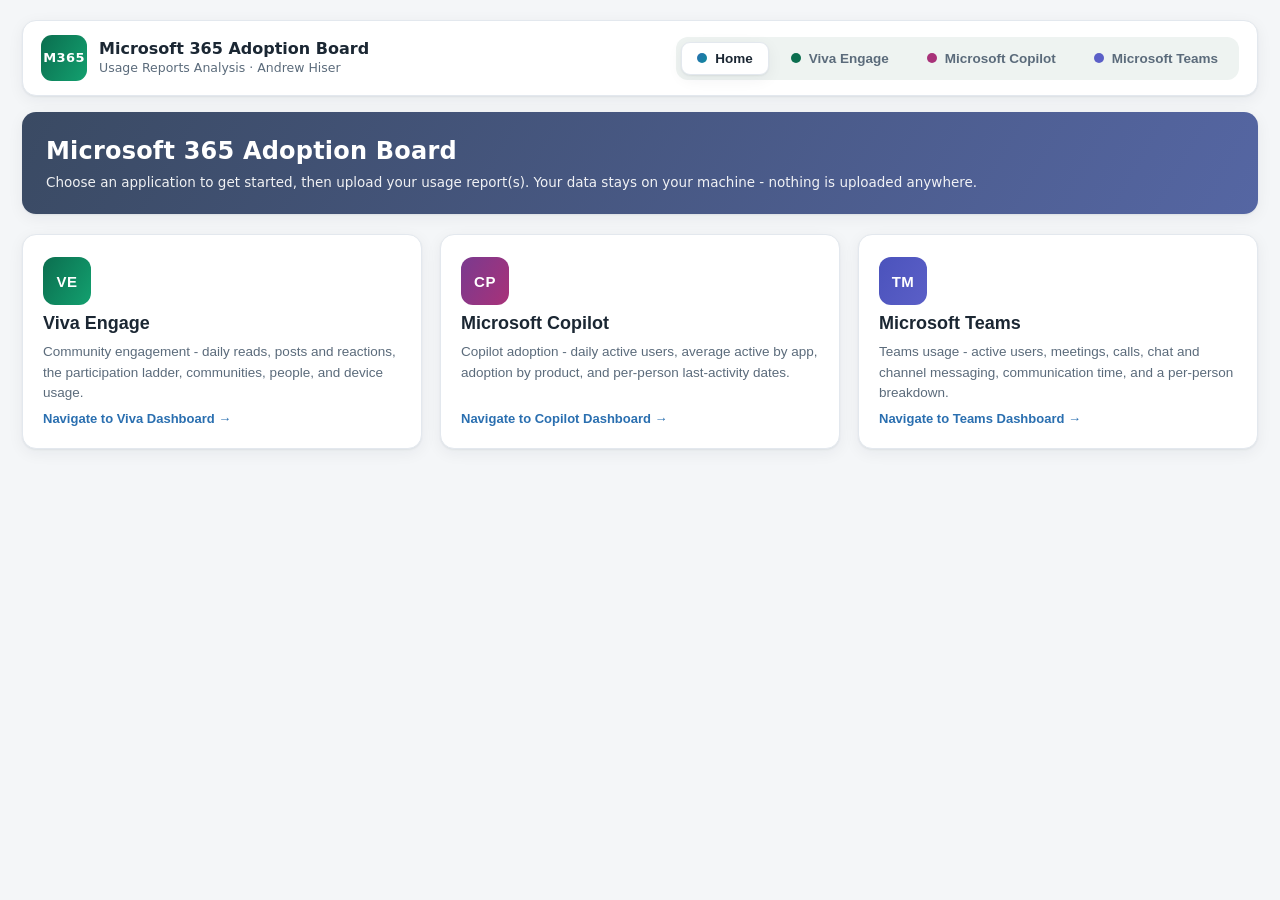
==== commit 1134d88e: "minor text changes" ====
--- a/M365_Adoption_Dashboard.html
+++ b/M365_Adoption_Dashboard.html
@@ -15,8 +15,8 @@
     <div class="appbar-brand" id="homeLink" title="Back to app chooser">
       <span class="appbar-mark" aria-hidden="true">M365</span>
       <div>
-        <div class="appbar-title">Microsoft 365 Adoption</div>
-        <div class="appbar-sub">The Mosaic Company &middot; leadership view</div>
+        <div class="appbar-title">Microsoft 365 Adoption Board</div>
+        <div class="appbar-sub">Usage Reports Analysis &middot; Andrew Hiser</div>
       </div>
     </div>
     <div class="switcher" id="productSwitch" role="tablist" aria-label="Choose a Microsoft 365 app">
@@ -40,7 +40,7 @@
     <header class="app home">
       <div class="titles">
         <h1>Microsoft 365 Adoption Board</h1>
-        <p>Choose an application to get started, then upload your usage report(s). Your data stays on your machine &mdash; nothing is uploaded anywhere.</p>
+        <p>Choose an application to get started, then upload your usage report(s). Your data stays on your machine - nothing is uploaded anywhere.</p>
       </div>
     </header>
 
@@ -49,20 +49,20 @@
         <button class="choice" data-product="viva">
           <span class="choice-mark viva" aria-hidden="true">VE</span>
           <span class="choice-title">Viva Engage</span>
-          <span class="choice-desc">Community engagement &mdash; daily reads, posts and reactions, the participation ladder, communities, people, and device usage.</span>
-          <span class="choice-cta">Uses the 5 Viva Engage exports &rarr;</span>
+          <span class="choice-desc">Community engagement - daily reads, posts and reactions, the participation ladder, communities, people, and device usage.</span>
+          <span class="choice-cta">Navigate to Viva Dashboard &rarr;</span>
         </button>
         <button class="choice" data-product="copilot">
           <span class="choice-mark copilot" aria-hidden="true">CP</span>
           <span class="choice-title">Microsoft Copilot</span>
-          <span class="choice-desc">Copilot adoption &mdash; daily active users, average active by app, adoption by product, and per-person last-activity dates.</span>
-          <span class="choice-cta">Uses the 3 Copilot usage exports &rarr;</span>
+          <span class="choice-desc">Copilot adoption - daily active users, average active by app, adoption by product, and per-person last-activity dates.</span>
+          <span class="choice-cta">Navigate to Copilot Dashboard &rarr;</span>
         </button>
         <button class="choice" data-product="teams">
           <span class="choice-mark teams" aria-hidden="true">TM</span>
           <span class="choice-title">Microsoft Teams</span>
-          <span class="choice-desc">Teams usage &mdash; active users, meetings, calls, chat and channel messaging, communication time, and a per-person breakdown.</span>
-          <span class="choice-cta">Uses the Teams user-activity export &rarr;</span>
+          <span class="choice-desc">Teams usage - active users, meetings, calls, chat and channel messaging, communication time, and a per-person breakdown.</span>
+          <span class="choice-cta">Navigate to Teams Dashboard &rarr;</span>
         </button>
       </div>
     </div>
@@ -80,7 +80,6 @@
       <div class="refresh-dropdown-container">
         <button class="btn" id="reloadBtn" title="Options to refresh, upload, or clear data">&#x21bb; Refresh data</button>
         <div class="refresh-dropdown" id="reloadDropdown">
-          <button id="vivaRefreshFolder">&#x21bb; Refresh from folder</button>
           <button id="vivaUploadReplace">&#x21ea; Upload / Replace files</button>
           <button id="vivaClearData" class="danger">&#x1f5d1; Clear all data</button>
         </div>
@@ -97,8 +96,8 @@
 
       <div class="loadbox hidden" id="fallbackBox">
         <h2>Add the data files to view the board</h2>
-        <p>This board reads the five Viva Engage CSV exports. When the page is opened directly from your
-           computer, browsers block automatic file access for security — so drop the five files below to
+        <p>This board reads the five Viva Engage CSV exports listed below. When the page is opened directly from your
+           computer, browsers block automatic file access for security - so drop the five files below to
            load them. Your data stays on your machine; nothing is uploaded anywhere.</p>
         <div class="drop" id="dropZone">
           <strong>Drop the 5 CSV files here</strong> or click to choose them
@@ -159,9 +158,9 @@
           <p class="lede">Daily totals (left) and the number of unique people taking each action (right). Weekend troughs are normal.</p>
         </div>
         <div class="grid three">
-          <div class="card chart-card"><p class="ctitle">Reads &mdash; total</p><div id="trReadTot"></div></div>
-          <div class="card chart-card"><p class="ctitle">Posts &mdash; total</p><div id="trPostTot"></div></div>
-          <div class="card chart-card"><p class="ctitle">Likes &mdash; total</p><div id="trLikeTot"></div></div>
+          <div class="card chart-card"><p class="ctitle">Reads - total</p><div id="trReadTot"></div></div>
+          <div class="card chart-card"><p class="ctitle">Posts - total</p><div id="trPostTot"></div></div>
+          <div class="card chart-card"><p class="ctitle">Likes - total</p><div id="trLikeTot"></div></div>
           <div class="card chart-card"><p class="ctitle">Active readers</p><p class="cnote">unique people reading</p><div id="trReadU"></div></div>
           <div class="card chart-card"><p class="ctitle">Active posters</p><p class="cnote">unique people posting</p><div id="trPostU"></div></div>
           <div class="card chart-card"><p class="ctitle">Active likers</p><p class="cnote">unique people reacting</p><div id="trLikeU"></div></div>
@@ -221,7 +220,6 @@
       <div class="refresh-dropdown-container">
         <button class="btn" id="cpReloadBtn" title="Options to refresh, upload, or clear data">&#x21bb; Refresh data</button>
         <div class="refresh-dropdown" id="cpReloadDropdown">
-          <button id="cpRefreshFolder">&#x21bb; Refresh from folder</button>
           <button id="cpUploadReplace">&#x21ea; Upload / Replace files</button>
           <button id="cpClearData" class="danger">&#x1f5d1; Clear all data</button>
         </div>
@@ -239,7 +237,7 @@
       <div class="loadbox hidden" id="cpFallbackBox">
         <h2>Add the data files to view the board</h2>
         <p>This board reads three required Microsoft 365 Copilot usage exports, plus up to five optional
-           reports (Agents and Copilot Chat) that unlock the extra tabs — eight files in all. When the page
+           reports (Agents and Copilot Chat) that unlock the extra tabs - eight files in all. When the page
            is opened directly from your computer, browsers block automatic file access for security, so drop
            the files below to load them. Drop all of them at once; the optional ones can be added anytime.
            Your data stays on your machine; nothing is uploaded anywhere.</p>
@@ -463,7 +461,6 @@
       <div class="refresh-dropdown-container">
         <button class="btn" id="tmReloadBtn" title="Options to refresh, upload, or clear data">&#x21bb; Refresh data</button>
         <div class="refresh-dropdown" id="tmReloadDropdown">
-          <button id="tmRefreshFolder">&#x21bb; Refresh from folder</button>
           <button id="tmUploadReplace">&#x21ea; Upload / Replace files</button>
           <button id="tmClearData" class="danger">&#x1f5d1; Clear all data</button>
         </div>
@@ -482,7 +479,7 @@
         <h2>Add the data file to view the board</h2>
         <p>This board reads the Microsoft Teams user-activity export
            (Teams_UserActivityUserDetail). When the page is opened directly from your computer, browsers
-           block automatic file access for security — so drop the file below to load it. Your data stays
+           block automatic file access for security - so drop the file below to load it. Your data stays
            on your machine; nothing is uploaded anywhere.</p>
         <div class="drop" id="tmDropZone">
           <strong>Drop the Teams CSV here</strong> or click to choose it
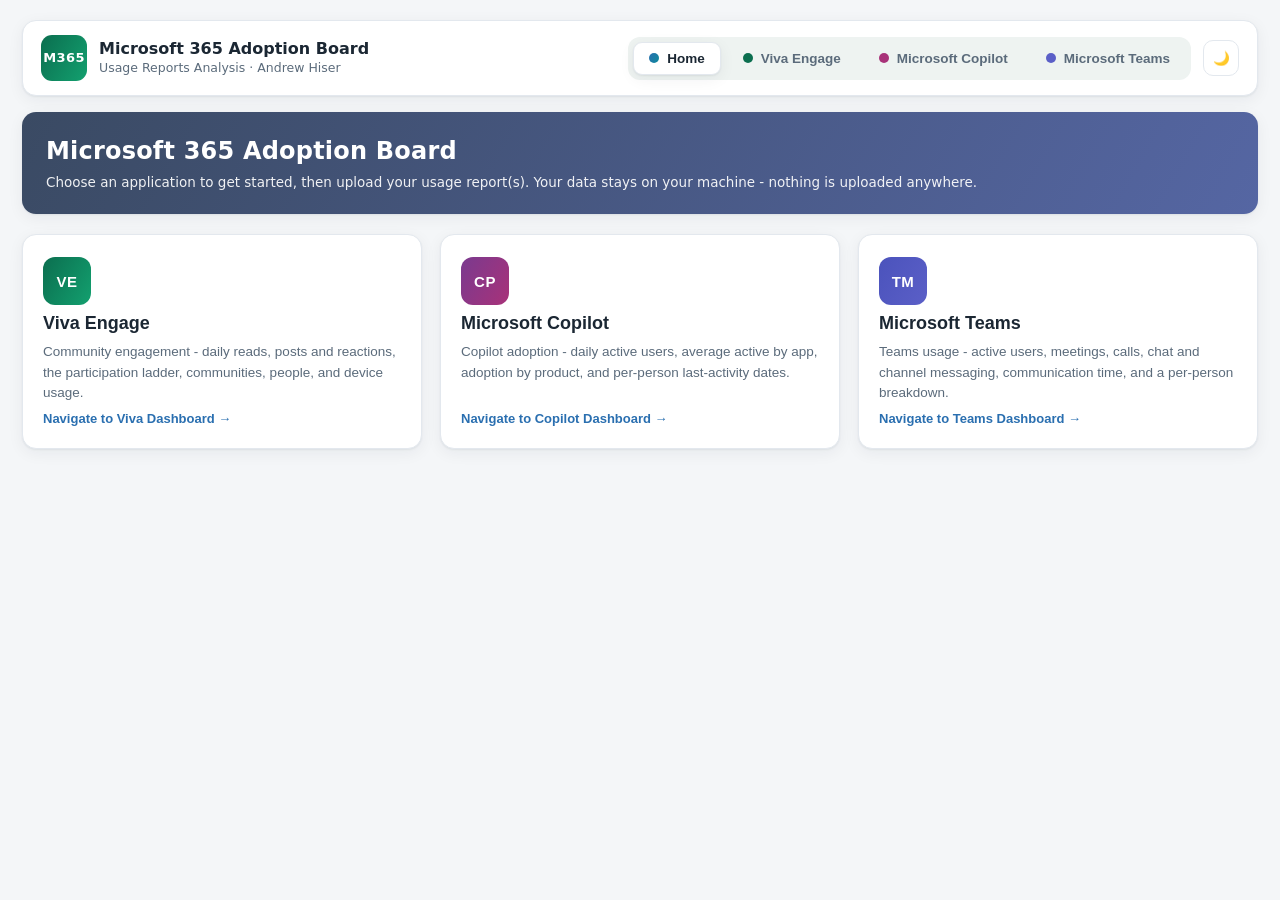
==== commit 3ce6460a: "updated comments. added light/dark toggle" ====
--- a/M365_Adoption_Dashboard.html
+++ b/M365_Adoption_Dashboard.html
@@ -10,7 +10,7 @@
 <body>
 <div class="wrap">
 
-  <!-- GLOBAL APP BAR + PRODUCT SWITCHER -->
+  <!-- App navigation bar -->
   <div class="appbar">
     <div class="appbar-brand" id="homeLink" title="Back to app chooser">
       <span class="appbar-mark" aria-hidden="true">M365</span>
@@ -19,23 +19,28 @@
         <div class="appbar-sub">Usage Reports Analysis &middot; Andrew Hiser</div>
       </div>
     </div>
-    <div class="switcher" id="productSwitch" role="tablist" aria-label="Choose a Microsoft 365 app">
-      <button role="tab" data-product="home" aria-selected="true">
-        <span class="sw-dot home" aria-hidden="true"></span> Home
+    <div style="display:flex; align-items:center; gap:12px;">
+      <div class="switcher" id="productSwitch" role="tablist" aria-label="Choose a Microsoft 365 app">
+        <button role="tab" data-product="home" aria-selected="true">
+          <span class="sw-dot home" aria-hidden="true"></span> Home
+        </button>
+        <button role="tab" data-product="viva" aria-selected="false">
+          <span class="sw-dot viva" aria-hidden="true"></span> Viva Engage
+        </button>
+        <button role="tab" data-product="copilot" aria-selected="false">
+          <span class="sw-dot copilot" aria-hidden="true"></span> Microsoft Copilot
+        </button>
+        <button role="tab" data-product="teams" aria-selected="false">
+          <span class="sw-dot teams" aria-hidden="true"></span> Microsoft Teams
+        </button>
+      </div>
+      <button id="themeToggle" class="btn ghost" title="Toggle theme">
+        <span class="theme-icon">☀️</span>
       </button>
-      <button role="tab" data-product="viva" aria-selected="false">
-        <span class="sw-dot viva" aria-hidden="true"></span> Viva Engage
-      </button>
-      <button role="tab" data-product="copilot" aria-selected="false">
-        <span class="sw-dot copilot" aria-hidden="true"></span> Microsoft Copilot
-      </button>
-      <button role="tab" data-product="teams" aria-selected="false">
-        <span class="sw-dot teams" aria-hidden="true"></span> Microsoft Teams
-      </button>
     </div>
   </div>
 
-  <!-- ================= HOME / APP CHOOSER ================= -->
+  <!-- Home landing page & dashboard chooser -->
   <div id="home-app" class="product-pane">
     <header class="app home">
       <div class="titles">
@@ -68,7 +73,7 @@
     </div>
   </div>
 
-  <!-- ================= VIVA ENGAGE ================= -->
+  <!-- Viva Engage section -->
   <div id="viva-app" class="product-pane hidden">
 
     <header class="app">
@@ -86,7 +91,7 @@
       </div>
     </header>
 
-    <!-- LOADING / FALLBACK -->
+    <!-- Fallback screen shown if data is missing or needs to be uploaded -->
     <div id="status">
       <div class="loadbox" id="loadingBox">
         <div class="spinner"></div>
@@ -111,7 +116,7 @@
       </div>
     </div>
 
-    <!-- DASHBOARD -->
+    <!-- Main dashboard content -->
     <div id="dash" class="hidden">
       <nav class="tabs" id="tabs" role="tablist">
         <button role="tab" data-tab="overview" aria-selected="true">Overview</button>
@@ -208,7 +213,7 @@
     </footer>
   </div>
 
-  <!-- ================= MICROSOFT COPILOT ================= -->
+  <!-- Microsoft Copilot section -->
   <div id="cp-app" class="product-pane hidden">
 
     <header class="app cp">
@@ -226,7 +231,7 @@
       </div>
     </header>
 
-    <!-- LOADING / FALLBACK -->
+    <!-- Fallback screen for uploading Copilot reports -->
     <div id="cpStatus">
       <div class="loadbox" id="cpLoadingBox">
         <div class="spinner"></div>
@@ -254,7 +259,7 @@
       </div>
     </div>
 
-    <!-- DASHBOARD -->
+    <!-- Main dashboard content -->
     <div id="cpDash" class="hidden">
       <nav class="tabs" id="cpTabs" role="tablist">
         <button role="tab" data-tab="overview" aria-selected="true">Overview</button>
@@ -449,7 +454,7 @@
     </footer>
   </div>
 
-  <!-- ================= MICROSOFT TEAMS ================= -->
+  <!-- Microsoft Teams section -->
   <div id="tm-app" class="product-pane hidden">
 
     <header class="app tm">
@@ -467,7 +472,7 @@
       </div>
     </header>
 
-    <!-- LOADING / FALLBACK -->
+    <!-- Fallback screen for uploading Teams user activity -->
     <div id="tmStatus">
       <div class="loadbox" id="tmLoadingBox">
         <div class="spinner"></div>
@@ -493,7 +498,7 @@
       </div>
     </div>
 
-    <!-- DASHBOARD -->
+    <!-- Main dashboard content -->
     <div id="tmDash" class="hidden">
       <nav class="tabs" id="tmTabs" role="tablist">
         <button role="tab" data-tab="overview" aria-selected="true">Overview</button>
--- a/assets/dashboard.css
+++ b/assets/dashboard.css
@@ -8,10 +8,14 @@
   --radius:14px;
 }
 @media (prefers-color-scheme: dark){
-  :root{
+  :root:not([data-theme="light"]){
     --bg:#0f1722; --panel:#16212e; --ink:#e7eef5; --muted:#9fb0c0; --line:#243343;
     --chip:#1c2a38; --shadow:0 1px 2px rgba(0,0,0,.3),0 6px 18px rgba(0,0,0,.35);
   }
+}
+:root[data-theme="dark"]{
+  --bg:#0f1722; --panel:#16212e; --ink:#e7eef5; --muted:#9fb0c0; --line:#243343;
+  --chip:#1c2a38; --shadow:0 1px 2px rgba(0,0,0,.3),0 6px 18px rgba(0,0,0,.35);
 }
 *{box-sizing:border-box}
 html,body{margin:0;padding:0}
@@ -40,6 +44,10 @@
 .btn:hover{background:rgba(255,255,255,.22)}
 .btn.ghost{background:var(--panel); color:var(--ink); border:1px solid var(--line)}
 .btn.ghost:hover{border-color:var(--brand)}
+#themeToggle{
+  cursor:pointer; padding:0; border-radius:10px; display:inline-flex; align-items:center;
+  justify-content:center; width:36px; height:36px;
+}
 
 nav.tabs{display:flex; gap:6px; flex-wrap:wrap; margin:18px 0 14px}
 nav.tabs button{
@@ -91,9 +99,11 @@
 .tag.public{background:#e6f4ee; color:#0b6e4f}
 .tag.private{background:#eef0fb; color:#4a3fb0}
 @media (prefers-color-scheme: dark){
-  .tag.public{background:#103a2b; color:#7fe3bf}
-  .tag.private{background:#241f4a; color:#bdb4ff}
-}
+  :root:not([data-theme="light"]) .tag.public{background:#103a2b; color:#7fe3bf}
+  :root:not([data-theme="light"]) .tag.private{background:#241f4a; color:#bdb4ff}
+}
+:root[data-theme="dark"] .tag.public{background:#103a2b; color:#7fe3bf}
+:root[data-theme="dark"] .tag.private{background:#241f4a; color:#bdb4ff}
 .controls{display:flex; flex-wrap:wrap; gap:10px; align-items:center; margin-bottom:10px}
 .controls input[type="search"],.controls select{
   padding:8px 11px; border:1px solid var(--line); border-radius:10px; background:var(--panel);
@@ -103,7 +113,7 @@
 .muted{color:var(--muted)}
 .rowcount{font-size:12.5px; color:var(--muted)}
 
-/* resizable columns */
+/* Column resizing styles */
 table.resizable{table-layout:fixed; width:100%}
 table.resizable th{position:sticky; top:0; overflow:hidden}
 table.resizable th .thlabel{display:inline-block; max-width:calc(100% - 22px); overflow:hidden;
@@ -116,7 +126,7 @@
 .col-resizer:hover::before,.col-resizer.active::before{background:var(--brand); width:2px}
 table.resizing,table.resizing *{cursor:col-resize !important; user-select:none !important}
 
-/* funnel */
+/* Funnel layout for participation ladder */
 .funnel{display:flex; flex-direction:column; gap:8px; margin-top:6px}
 .funnel .step{display:flex; align-items:center; gap:10px}
 .funnel .lbl{width:120px; font-size:13px; color:var(--ink)}
@@ -125,7 +135,7 @@
   padding-inline-end:10px; color:#fff; font-size:12.5px; font-weight:700; white-space:nowrap}
 .funnel .pct{width:64px; text-align:end; font-size:12.5px; color:var(--muted); font-variant-numeric:tabular-nums}
 
-/* chart hover tooltip + crosshair */
+/* Tooltip and crosshair for interactive charts */
 .chartbox{position:relative}
 .crosshair{position:absolute; top:0; bottom:0; width:1px; background:var(--brand); opacity:.55;
   pointer-events:none; display:none; z-index:3}
@@ -139,7 +149,7 @@
 #tip .tt-row .sw{width:9px; height:9px; border-radius:3px; display:inline-block; flex:none}
 #tip .tt-row .tt-val{margin-inline-start:auto; font-variant-numeric:tabular-nums; font-weight:600}
 
-/* loader / fallback */
+/* File dropzone, loaders, and checklists */
 #status{margin-top:18px}
 .loadbox{background:var(--panel); border:1px dashed var(--line); border-radius:var(--radius); padding:26px; text-align:center}
 .loadbox h2{margin:0 0 6px; font-size:18px}
@@ -156,9 +166,7 @@
 .filechecklist li{margin:3px 0}
 .ok{color:var(--brand2)} .pending{color:var(--muted)} .bad{color:var(--warn)}
 
-/* ===================== combined-app additions ===================== */
-
-/* global app bar + product switcher */
+/* Main app navigation header */
 .appbar{
   display:flex; flex-wrap:wrap; align-items:center; justify-content:space-between; gap:16px;
   padding:14px 18px; margin-bottom:16px;
@@ -191,22 +199,22 @@
 .product-pane{display:block}
 .product-pane.hidden{display:none !important}
 
-/* Copilot pane uses an indigo/magenta accent so the two products read apart */
+/* Theme colors for the Copilot section */
 #cp-app{
   --brand:#7a3a8f; --brand2:#a83279;
 }
 header.app.cp{background:linear-gradient(120deg,#7a3a8f,#a83279)}
 
-/* product color dot (Copilot products table) */
+/* Tiny status/product dot indicator */
 .dot{width:10px; height:10px; border-radius:50%; display:inline-block; margin-inline-end:8px; vertical-align:baseline}
 
-/* inline adoption bar inside a table cell */
+/* Progress/adoption bar in table cells */
 .minibar{display:inline-block; width:84px; height:7px; border-radius:4px; background:var(--chip);
   overflow:hidden; vertical-align:middle; margin-inline-end:8px}
 .minibar > span{display:block; height:100%; border-radius:4px}
 .mbv{font-variant-numeric:tabular-nums; font-size:12.5px; color:var(--muted)}
 
-/* Copilot floating tooltip (mirrors #tip) */
+/* Custom tooltip positioner for Copilot charts */
 #cptip{position:fixed; z-index:9999; pointer-events:none; display:none; max-width:260px;
   background:var(--panel); color:var(--ink); border:1px solid var(--line); border-radius:10px;
   box-shadow:var(--shadow); padding:8px 11px; font-size:12.5px; line-height:1.4}
@@ -215,13 +223,11 @@
 #cptip .tt-row .sw{width:9px; height:9px; border-radius:3px; display:inline-block; flex:none}
 #cptip .tt-row .tt-val{margin-inline-start:auto; font-variant-numeric:tabular-nums; font-weight:600}
 
-/* ===================== Home chooser + Teams additions ===================== */
-
-/* switcher dots for the new tabs */
+/* Dot indicator styling for the switcher */
 .sw-dot.home{background:linear-gradient(120deg,var(--c2),var(--c6))}
 .sw-dot.teams{background:#5b5fc7}
 
-/* ---- Home / app chooser landing ---- */
+/* Splash landing page grid and tiles */
 header.app.home{background:linear-gradient(120deg,#3a4a63,#5566a3)}
 .chooser{margin-top:20px}
 .choice-grid{
@@ -248,13 +254,13 @@
 .choice-cta{margin-top:auto; font-size:13px; font-weight:600; color:var(--accent)}
 .choice:hover .choice-cta{color:var(--brand)}
 
-/* ---- Teams pane: indigo accent so it reads apart from Viva/Copilot ---- */
+/* Theme colors for the Teams section */
 #tm-app{
   --brand:#4b53bc; --brand2:#5b5fc7;
 }
 header.app.tm{background:linear-gradient(120deg,#4b53bc,#5b5fc7)}
 
-/* Teams floating tooltip (mirrors #tip) */
+/* Custom tooltip positioner for Teams charts */
 #tmtip{position:fixed; z-index:9999; pointer-events:none; display:none; max-width:260px;
   background:var(--panel); color:var(--ink); border:1px solid var(--line); border-radius:10px;
   box-shadow:var(--shadow); padding:8px 11px; font-size:12.5px; line-height:1.4}
@@ -263,7 +269,7 @@
 #tmtip .tt-row .sw{width:9px; height:9px; border-radius:3px; display:inline-block; flex:none}
 #tmtip .tt-row .tt-val{margin-inline-start:auto; font-variant-numeric:tabular-nums; font-weight:600}
 
-/* ---- Multi-row selection + side-by-side comparison (shared by all tables) ---- */
+/* Side-by-side row comparison table layout */
 th.selcol, td.selcol{width:34px; min-width:34px; text-align:center; padding-inline:6px}
 td.selcol input.rowsel{cursor:pointer; width:15px; height:15px; accent-color:var(--brand)}
 tr.selrow td{background:color-mix(in srgb, var(--brand) 9%, var(--panel))}
@@ -287,7 +293,7 @@
   color:var(--muted); z-index:2}
 table.cmp-table thead .cmp-field{z-index:3}
 
-/* ---- Refresh Dropdown ---- */
+/* Dropdown menu for refreshing/replacing files */
 .refresh-dropdown-container {
   position: relative;
   display: inline-block;
